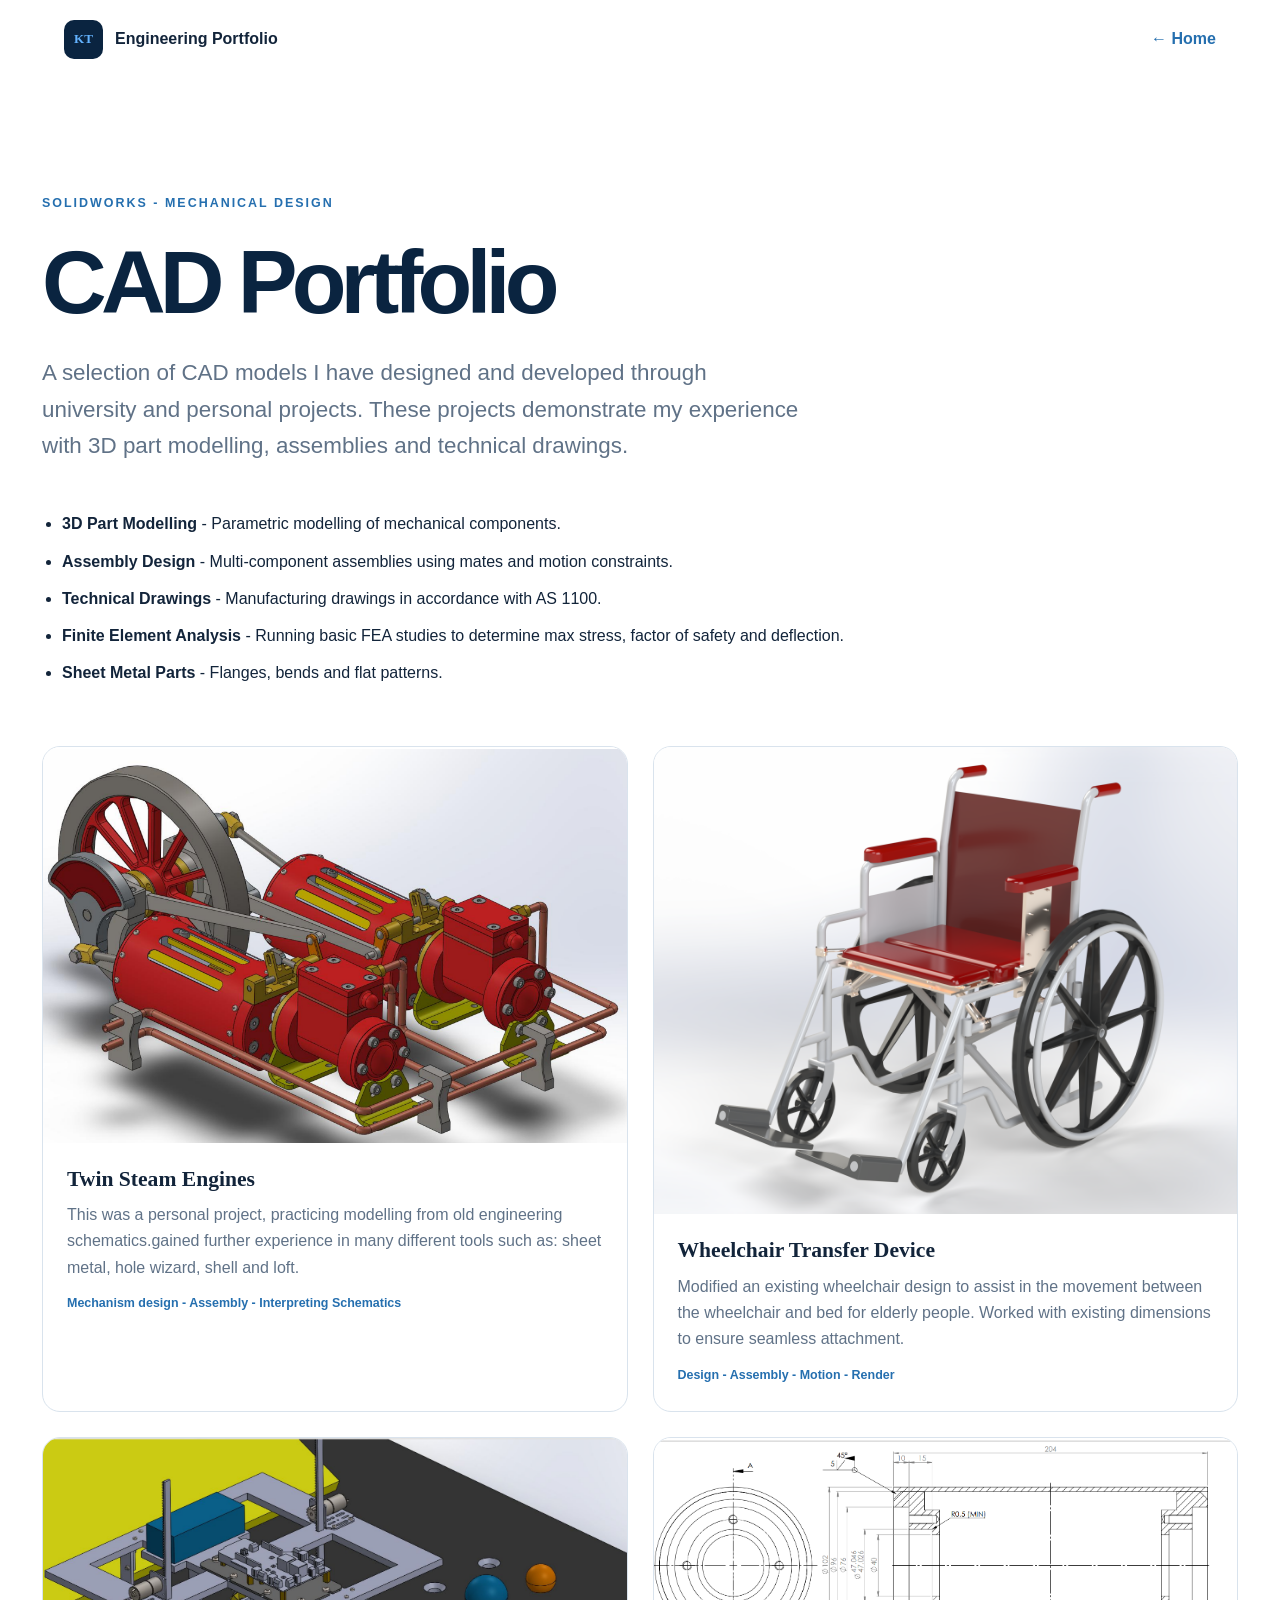
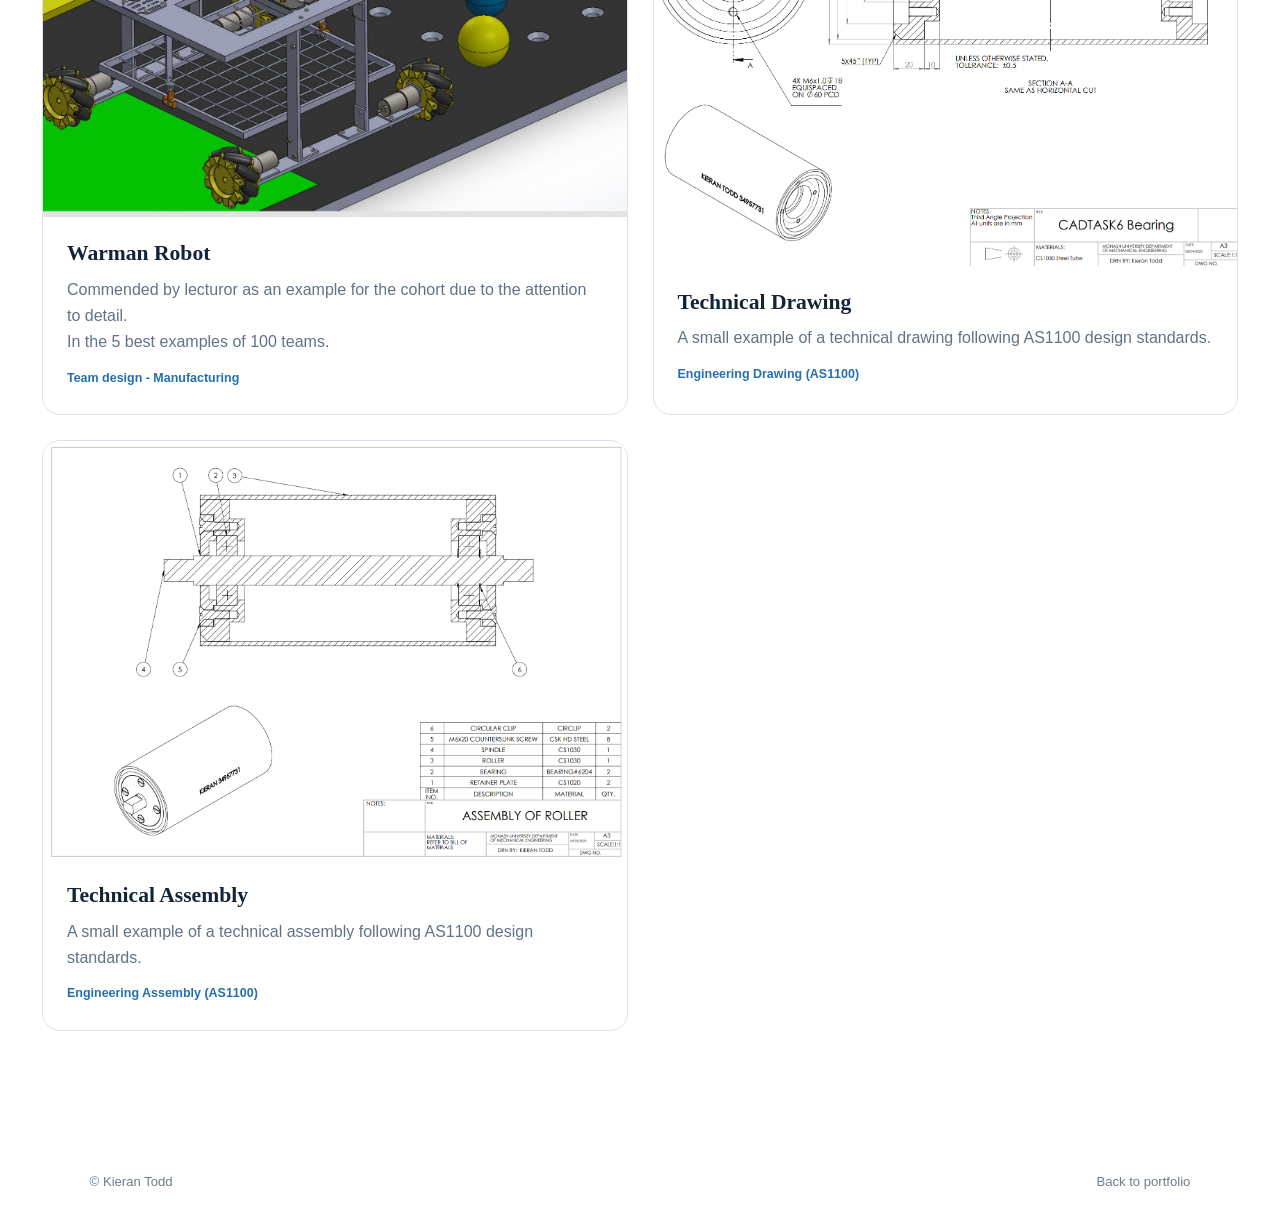
==== cad-portfolio.html @ 396f62e2 "Initial Portfolio Files" ====
<!doctype html>
<html lang="en">

<head>
    <meta charset="UTF-8">
    <meta name="viewport" content="width=device-width, initial-scale=1">

    <title>CAD Portfolio - Kieran Todd</title>

    <link rel="stylesheet" href="assets/styles.css">
</head>

<body class="case-page">

    <!-- Header -->
    <header class="site-header">
        <a class="brand" href="index.html">
            <span class="brand-mark">KT</span>
            <span>Engineering Portfolio</span>
        </a>

        <a class="back-link" href="index.html">← Home</a>
    </header>


    <!-- Main Content -->
    <main class="gallery-main">

        <!-- Page Introduction -->
        <p class="eyebrow">
            SolidWorks - Mechanical design
        </p>

        <h1>CAD Portfolio</h1>

        <p class="case-lead">
            A selection of CAD models I have designed and developed through university and personal projects. These projects demonstrate my experience with 3D part modelling, assemblies and technical drawings. 

        <ul class="cad-skills">
            <li><strong>3D Part Modelling</strong> - Parametric modelling of mechanical components.</li>
            <li><strong>Assembly Design</strong> - Multi-component assemblies using mates and motion constraints.</li>
            <li><strong>Technical Drawings</strong> - Manufacturing drawings in accordance with AS 1100.</li>
            <li><strong>Finite Element Analysis</strong> - Running basic FEA studies to determine max stress, factor of safety and deflection.</li>
            <li><strong>Sheet Metal Parts</strong> - Flanges, bends and flat patterns.</li>
        </ul>

        </p>


        <!-- CAD Projects -->
        <div class="gallery-grid">

            <!-- Twin Engines -->
            <figure>
                <div >
                    <img src="assets/images/twin-engines.jpg" alt="Your Name">
                </div>

                <figcaption>
                    <strong>Twin Steam Engines</strong>

                    <p>
                        This was a personal project, practicing modelling from old engineering schematics.gained further experience in many different tools such as: sheet metal, hole wizard, shell and loft. 
                    </p>

                    <span>
                        Mechanism design - Assembly - Interpreting Schematics
                    </span>
                </figcaption>
            </figure>


            <!-- Wheelchair Transfer Device -->
            <figure>
                <div >
                    <img src="assets/images/transfer-device.jpg" alt="Your Name">
                </div>

                <figcaption>
                    <strong>Wheelchair Transfer Device</strong>

                    <p>
                        Modified an existing wheelchair design to assist in the movement between the wheelchair and bed for elderly people. Worked with existing dimensions to ensure seamless attachment.
                    </p>

                    <span>
                        Design - Assembly - Motion - Render
                    </span>
                </figcaption>
            </figure>


            <!-- Warman Robot -->
            <figure>
                <div >
                    <img src="assets/images/warman-cad.png" alt="Your Name">
                </div>

                <figcaption>
                    <strong>Warman Robot</strong>

                    <p>
                        Commended by lecturor as an example for the cohort due to the attention to detail.<br> In the 5 best examples of 100 teams.
                    </p>

                    <span>
                        Team design - Manufacturing
                    </span>
                </figcaption>
            </figure>


            <!-- String Art Robot -->
            <figure>
                <div >
                    <img src="assets/images/bearing-drawing.jpg" alt="Your Name">
                </div>

                <figcaption>
                    <strong>Technical Drawing</strong>

                    <p>
                        A small example of a technical drawing following AS1100 design standards.
                    </p>

                    <span>
                        Engineering Drawing (AS1100)
                    </span>
                </figcaption>
            </figure>

            <!-- Technical Drawing -->
            <figure>
                <div>
                    <img  class="project-image" src="assets/images/bearing-assembly.png" alt="Your Name">
                </div>

                <figcaption>
                    <strong>Technical Assembly</strong>

                    <p>
                        A small example of a technical assembly following AS1100 design standards.
                    </p>

                    <span>
                        Engineering Assembly (AS1100)
                    </span>
                </figcaption>
            </figure>


        </div>

    </main>


    <!-- Footer -->
    <footer>
        <span>© Kieran Todd</span>
        <a href="index.html">Back to portfolio</a>
    </footer>

</body>

</html>
---- assets/styles.css ----
:root{--navy:#0a2440;--navy-2:#123858;--teal:#227dcc;--teal-bright:#63b3ff;--ink:#12243a;--muted:#607287;--line:#d9e3ed;--paper:#f4f7fb;--white:#fff;--orange:#618fc5;--radius:18px;--shadow:0 20px 55px rgba(10,36,64,.13)}
*{box-sizing:border-box}html{scroll-behavior:smooth}body{margin:0;color:var(--ink);background:#fff;font:400 1rem/1.65 "DM Sans",Arial,sans-serif}a{color:inherit;text-decoration:none}img{display:block;width:100%;height:100%;object-fit:cover}h1,h2,h3{font-family:"Space Grotesk","DM Sans",sans-serif;line-height:1.08;margin:0}h1{font-size:clamp(3rem,7vw,6.6rem);letter-spacing:-.065em}h2{font-size:clamp(2.2rem,4.6vw,4rem);letter-spacing:-.045em}h3{font-size:1.55rem;letter-spacing:-.025em}p{margin:0}.site-header{height:78px;max-width:1440px;margin:auto;padding:0 clamp(22px,5vw,72px);display:flex;align-items:center;justify-content:space-between;background:#fff;position:relative;z-index:20}.brand{display:flex;align-items:center;gap:12px;font-weight:700}.brand-mark{display:grid;place-items:center;background:var(--navy);color:var(--teal-bright);width:39px;height:39px;border-radius:10px;font:700 .82rem "Space Grotesk"}.site-header nav{display:flex;align-items:center;gap:30px;font-weight:600;font-size:.93rem}.site-header nav a:hover{color:var(--teal)}.nav-cta{border:1px solid var(--navy);padding:9px 16px;border-radius:999px}.menu-button{display:none;border:0;background:var(--navy);color:#fff;padding:10px 14px;border-radius:8px;font:600 .9rem inherit}.hero{min-height:calc(100vh - 78px);max-width:1440px;margin:auto;padding:clamp(60px,9vw,130px) clamp(22px,7vw,100px);display:grid;grid-template-columns:minmax(0,1.35fr) minmax(280px,.65fr);gap:clamp(50px,9vw,130px);align-items:center;background:linear-gradient(120deg,#fff 0%,#fff 63%,#eaf9f6 63%)}.eyebrow{text-transform:uppercase;letter-spacing:.16em;font-weight:700;font-size:.78rem;color:#168d7d;margin-bottom:20px}.hero h1{max-width:890px;color:var(--navy)}.hero h1 span{color:#169d8b}.hero-intro{font-size:clamp(1.05rem,1.5vw,1.25rem);max-width:700px;color:var(--muted);margin:32px 0}.hero-actions{display:flex;gap:12px;flex-wrap:wrap}.button{display:inline-flex;align-items:center;justify-content:center;padding:13px 20px;border-radius:8px;font-weight:700;transition:.2s}.button:hover{transform:translateY(-2px)}.primary{background:var(--navy);color:#fff}.secondary{border:1px solid #aab7c4;background:#fff}.quick-facts{list-style:none;padding:0;margin:45px 0 0;display:flex;gap:0}.quick-facts li{padding:0 28px;border-left:1px solid var(--line);display:flex;flex-direction:column}.quick-facts li:first-child{padding-left:0;border:0}.quick-facts strong{font:700 1.4rem "Space Grotesk";color:var(--navy)}.quick-facts span{font-size:.82rem;color:var(--muted)}.profile-card{background:#fff;padding:15px;border-radius:24px;box-shadow:var(--shadow);transform:rotate(1.5deg)}.profile-image{aspect-ratio:4/5;border-radius:15px}.placeholder-image{display:grid;place-items:center;text-align:center;background:repeating-linear-gradient(135deg,#edf2f5,#edf2f5 18px,#e5ebef 18px,#e5ebef 36px);border:1px dashed #9eafbb;color:#687b88;font:700 .8rem/1.5 "Space Grotesk";letter-spacing:.08em}.profile-details{padding:19px 8px 12px;display:flex;justify-content:space-between;gap:14px;font-size:.88rem}.profile-details span{color:var(--muted)}.availability{padding:11px 8px;border-top:1px solid var(--line);font-size:.82rem;font-weight:600}.availability i{display:inline-block;width:8px;height:8px;border-radius:50%;background:#26b775;margin-right:7px}.section{padding:clamp(80px,10vw,145px) clamp(22px,7vw,100px)}.section-heading{max-width:1240px;margin:0 auto 55px;display:flex;justify-content:space-between;align-items:end;gap:40px}.section-heading>p{max-width:450px;color:var(--muted);font-size:1.08rem}.project-grid{max-width:1240px;margin:auto;display:grid;grid-template-columns:repeat(2,minmax(0,1fr));gap:24px}.project-card{border:1px solid var(--line);border-radius:var(--radius);overflow:hidden;background:#fff;transition:.25s}.project-card:hover{transform:translateY(-5px);box-shadow:var(--shadow)}.project-visual{aspect-ratio:16/9;border:0;border-radius:0}.project-visual.dark{background:linear-gradient(140deg,#0b2239,#1b4969);color:#bcefe8}.project-visual.blue{background:linear-gradient(140deg,#dbefff,#b9d7f0)}.project-visual.green{background:linear-gradient(140deg,#dcf3e7,#afd9c2)}.project-visual.orange{background:linear-gradient(140deg,#fae5d2,#e9bb90)}.project-visual small{display:block;font:400 .7rem "DM Sans";letter-spacing:0;margin-top:8px}.project-body{padding:28px}.project-body h3{font-size:1.8rem;color:var(--navy);margin:12px 0}.project-body p{color:var(--muted);min-height:52px}.project-meta{display:flex;gap:10px;color:#758493;text-transform:uppercase;letter-spacing:.1em;font-size:.68rem;font-weight:700}.status{color:#087b6d}.tags{list-style:none;padding:0;margin:22px 0;display:flex;gap:7px;flex-wrap:wrap}.tags li{padding:5px 9px;border-radius:5px;background:#f0f4f6;color:#4d6273;font-size:.75rem;font-weight:600}.project-body>a,.text-link{font-weight:700;color:#0c8979}.cad-section{background:var(--navy);color:#fff}.section-heading.light>p{color:#b8c8d4}.cad-section .eyebrow{color:var(--teal-bright)}.cad-grid{max-width:1240px;margin:auto;display:grid;grid-template-columns:1.4fr 1fr 1fr;gap:18px}.cad-grid figure{margin:0;background:var(--navy-2);border-radius:14px;overflow:hidden}.cad-placeholder{aspect-ratio:4/3;display:grid;place-items:center;border-bottom:1px dashed #547089;color:#8fa8bb;font:700 .75rem "Space Grotesk";letter-spacing:.1em;background:repeating-linear-gradient(135deg,#112d48,#112d48 18px,#173650 18px,#173650 36px)}.cad-grid figcaption{padding:18px}.cad-grid figcaption strong,.cad-grid figcaption span{display:block}.cad-grid figcaption span{color:#a9bdcb;font-size:.82rem;margin-top:4px}.light-link{display:block;max-width:1240px;margin:36px auto 0;color:var(--teal-bright)}.about-section{max-width:1375px;margin:auto;display:grid;grid-template-columns:1.15fr .85fr;gap:clamp(50px,9vw,130px)}.about-copy h2{color:var(--navy);margin-bottom:28px}.about-copy>p:not(.eyebrow){font-size:1.1rem;color:var(--muted);margin:0 0 18px}.about-copy .button{margin-top:18px}.skills-panel{background:var(--paper);padding:clamp(28px,4vw,48px);border-radius:var(--radius)}.skills-panel h3{color:var(--navy);margin-bottom:25px}.skill-group{border-top:1px solid var(--line);padding:18px 0}.skill-group span{text-transform:uppercase;letter-spacing:.11em;font-size:.72rem;font-weight:700;color:#168d7d}.skill-group p{color:#536474;margin-top:6px}.achievement-title{margin-top:30px}.achievement{display:flex;gap:18px;border-left:3px solid var(--teal);padding-left:18px}.achievement>span{font-weight:700;color:#168d7d}.contact-section{background:#eaf9f6;text-align:center;padding:clamp(85px,10vw,140px) 22px}.contact-section h2{color:var(--navy);max-width:820px;margin:auto}.contact-section>p:not(.eyebrow){color:var(--muted);margin:23px auto;max-width:600px}.contact-links{display:flex;justify-content:center;gap:26px;flex-wrap:wrap}.contact-links a{font-weight:700;color:#087b6d}footer{max-width:1440px;margin:auto;padding:25px clamp(22px,7vw,100px);display:flex;justify-content:space-between;color:#6c7c89;font-size:.82rem}.back-link{font-weight:700;color:#087b6d}
.case-main,.gallery-main{max-width:1240px;margin:auto;padding:clamp(65px,9vw,120px) 22px}.case-hero{max-width:1050px}.case-hero h1,.gallery-main h1{color:var(--navy);font-size:clamp(3.2rem,7vw,6.4rem)}.case-lead{font-size:clamp(1.1rem,2vw,1.4rem);color:var(--muted);max-width:780px;margin:24px 0 45px}.case-hero-image{aspect-ratio:16/7;border-radius:var(--radius);font-size:.9rem}.case-layout{display:grid;grid-template-columns:minmax(0,1fr) 280px;gap:80px;margin-top:70px}.case-content section{margin-bottom:62px}.case-content h2{font-size:2rem;color:var(--navy);margin-bottom:18px}.case-content h3{font-size:1.2rem;color:var(--navy);margin:28px 0 10px}.case-content p{color:#526577}.case-sidebar{align-self:start;position:sticky;top:24px;border-top:4px solid var(--teal);background:var(--paper);padding:25px}.case-sidebar div{padding:14px 0;border-bottom:1px solid var(--line)}.case-sidebar span,.case-sidebar strong{display:block}.case-sidebar span{text-transform:uppercase;font-size:.68rem;letter-spacing:.11em;color:#748391;font-weight:700}.case-sidebar strong{margin-top:4px}.case-sidebar .button{margin-top:20px;font-size:.8rem}.requirements{list-style:none;padding:0;display:grid;grid-template-columns:repeat(2,1fr);gap:10px}.requirements li{background:var(--paper);padding:20px;border-radius:10px}.requirements strong,.requirements span{display:block}.requirements strong{color:#168d7d;font:700 1.25rem "Space Grotesk"}.requirements span{color:var(--muted);font-size:.87rem}.two-images{display:grid;grid-template-columns:1fr 1fr;gap:12px;margin:20px 0}.inline-placeholder{aspect-ratio:4/3;display:grid;place-items:center;background:var(--paper);border:1px dashed #9eafbb;color:#788995;font-weight:700;font-size:.7rem}.file-link{display:inline-block;margin-top:14px;color:#087b6d;font-weight:700}.process{display:flex;align-items:center;gap:10px;flex-wrap:wrap;margin:18px 0}.process span{background:var(--navy);color:#fff;padding:9px 13px;border-radius:6px;font-size:.8rem;font-weight:700}.process b{color:var(--teal)}.progress-list{list-style:none;padding:0}.progress-list li{padding:10px 0 10px 28px;position:relative;border-bottom:1px solid var(--line)}.progress-list li:before{content:"○";position:absolute;left:2px;color:#81909a}.progress-list .done:before{content:"✓";color:#149680;font-weight:700}.gallery-main>.case-lead{max-width:760px}.gallery-grid{display:grid;grid-template-columns:repeat(2,1fr);gap:25px;margin-top:60px}.gallery-grid figure{margin:0;border:1px solid var(--line);border-radius:var(--radius);overflow:hidden}.gallery-placeholder{aspect-ratio:16/10;display:grid;place-items:center;background:var(--paper);border-bottom:1px dashed #a7b6c0;color:#758794;font-weight:700;font-size:.75rem}.gallery-grid figcaption{padding:24px}.gallery-grid figcaption strong{font:700 1.35rem "Space Grotesk"}.gallery-grid figcaption p{color:var(--muted);margin:8px 0}.gallery-grid figcaption span{color:#168d7d;font-size:.78rem;font-weight:700}
@media(max-width:850px){.site-header nav{display:none;position:absolute;top:68px;right:20px;background:#fff;box-shadow:var(--shadow);padding:20px;border-radius:12px;flex-direction:column;align-items:flex-start}.site-header nav.open{display:flex}.menu-button{display:block}.hero{grid-template-columns:1fr;background:linear-gradient(160deg,#fff 0%,#fff 70%,#eaf9f6 70%)}.profile-card{max-width:380px}.section-heading{display:block}.section-heading>p{margin-top:20px}.project-grid,.about-section{grid-template-columns:1fr}.cad-grid{grid-template-columns:1fr 1fr}.cad-grid figure:first-child{grid-column:1/-1}.case-layout{grid-template-columns:1fr;gap:20px}.case-sidebar{position:static;order:-1}.gallery-grid{grid-template-columns:1fr}}
@media(max-width:560px){.brand>span:last-child{display:none}.hero{padding-top:55px}.hero h1{font-size:3.2rem}.quick-facts{justify-content:space-between}.quick-facts li{padding:0 12px}.project-grid,.cad-grid{grid-template-columns:1fr}.cad-grid figure:first-child{grid-column:auto}.section{padding-left:18px;padding-right:18px}.two-images,.requirements{grid-template-columns:1fr}.process b{display:none}.process{align-items:stretch;flex-direction:column}.contact-links{flex-direction:column;gap:10px}footer{gap:12px;flex-direction:column}.case-hero-image{aspect-ratio:4/3}}
@media(prefers-reduced-motion:reduce){html{scroll-behavior:auto}.button,.project-card{transition:none}}

/* Blue visual direction */
.hero{background:linear-gradient(120deg,#fff 0%,#fff 63%,#e9f3ff 63%)}
.eyebrow{color:#256faf}.hero h1 span{color:#227dcc}.profile-card{transform:none}
.availability i{background:#2f80c9}.project-visual.dark{color:#c9e6ff}
.project-visual.green{background:linear-gradient(140deg,#dcecff,#afcfee)}
.project-visual.orange{background:linear-gradient(140deg,#e4edf8,#b8cce3)}
.status,.project-body>a,.text-link,.skill-group span,.achievement>span,.contact-links a,.back-link,.requirements strong,.file-link,.gallery-grid figcaption span{color:#256faf}
.contact-section{background:#e9f3ff}.progress-list .done:before{color:#256faf}
@media(max-width:850px){.hero{background:linear-gradient(160deg,#fff 0%,#fff 70%,#e9f3ff 70%)}}

/* Compact portfolio introduction */
.hero{min-height:auto;padding-top:clamp(55px,7vw,90px);padding-bottom:clamp(55px,7vw,90px)}
.hero h1{max-width:760px;font-size:clamp(2.6rem,5.4vw,4.9rem);letter-spacing:-.05em}

.cad-skills {padding-left: 20px; line-height: 1.7;}
.cad-skills li {margin-bottom: 10px;}
.cad-skills strong {font-weight: 600;}

.project-image {
    width: 100%;
    height: 100%;
    object-fit: cover;
    display: block;
    border: none;
    outline: none;
    border-radius: 12px;
}
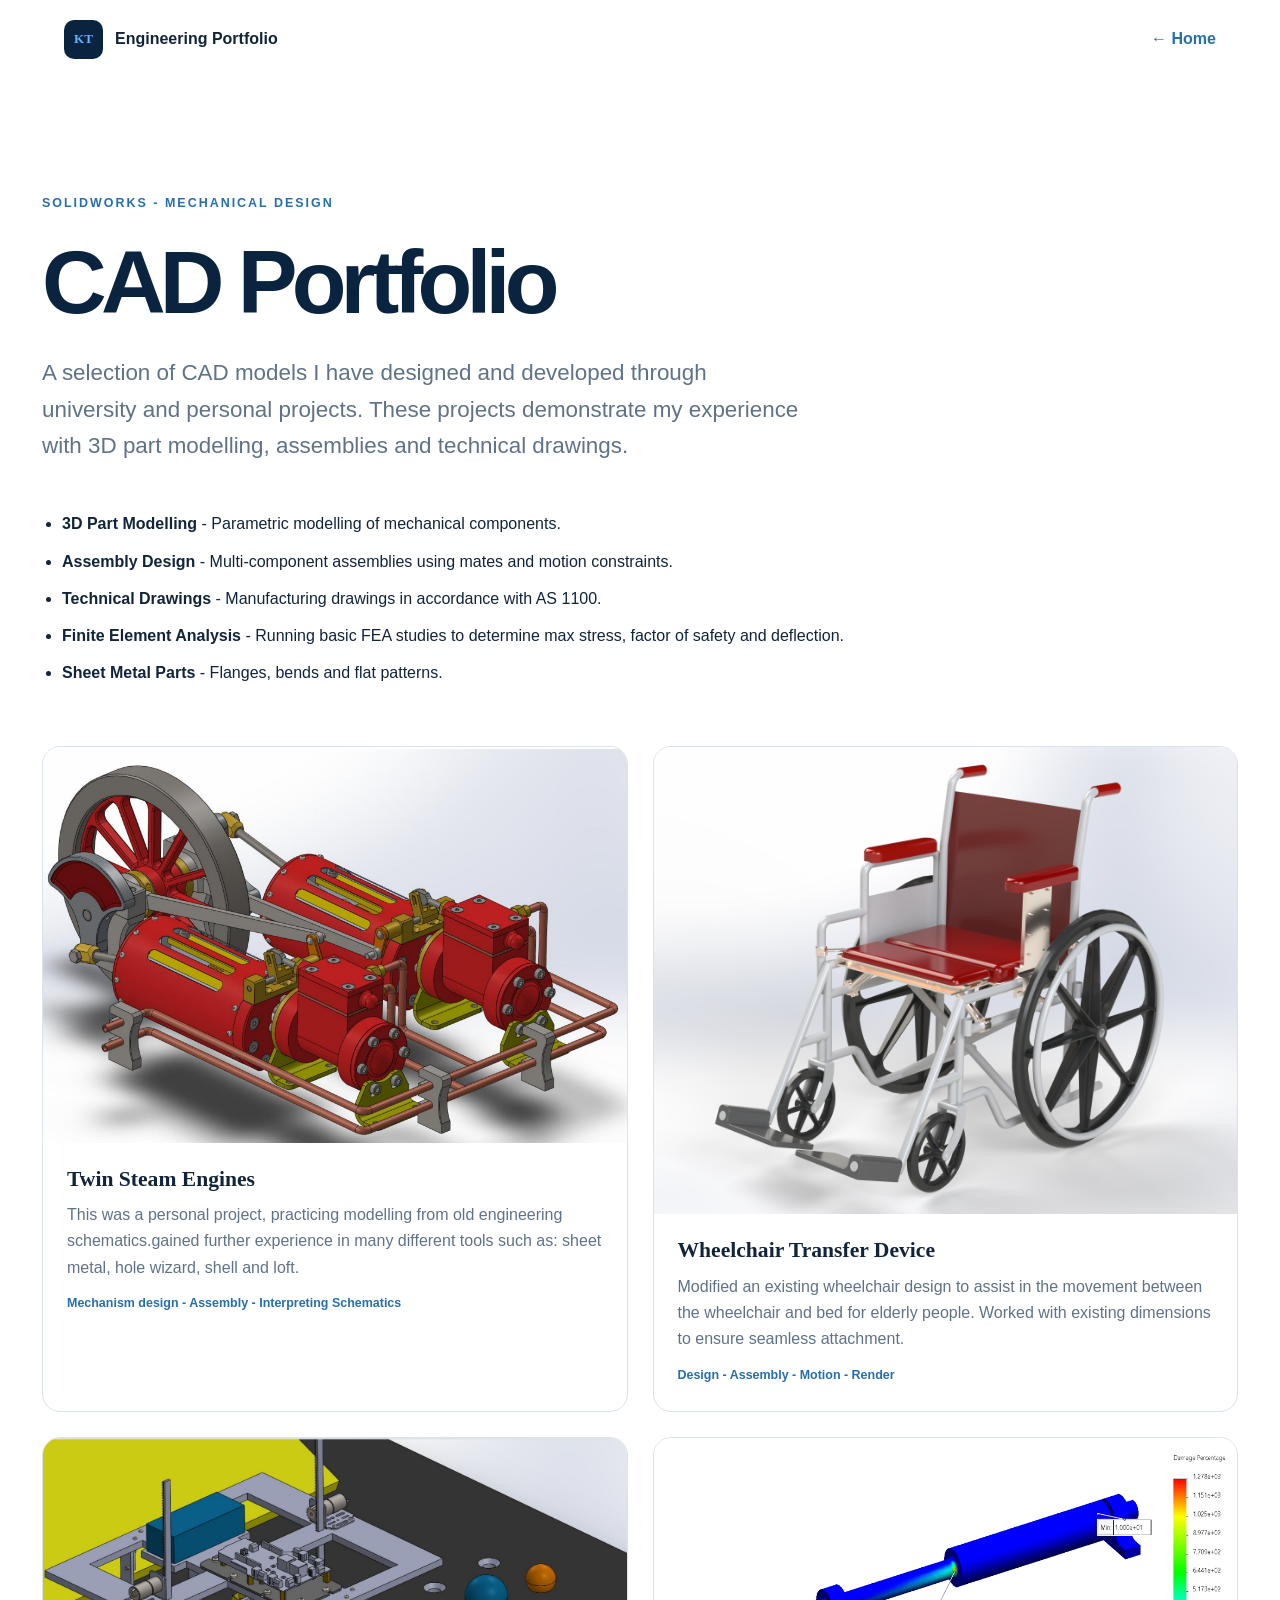
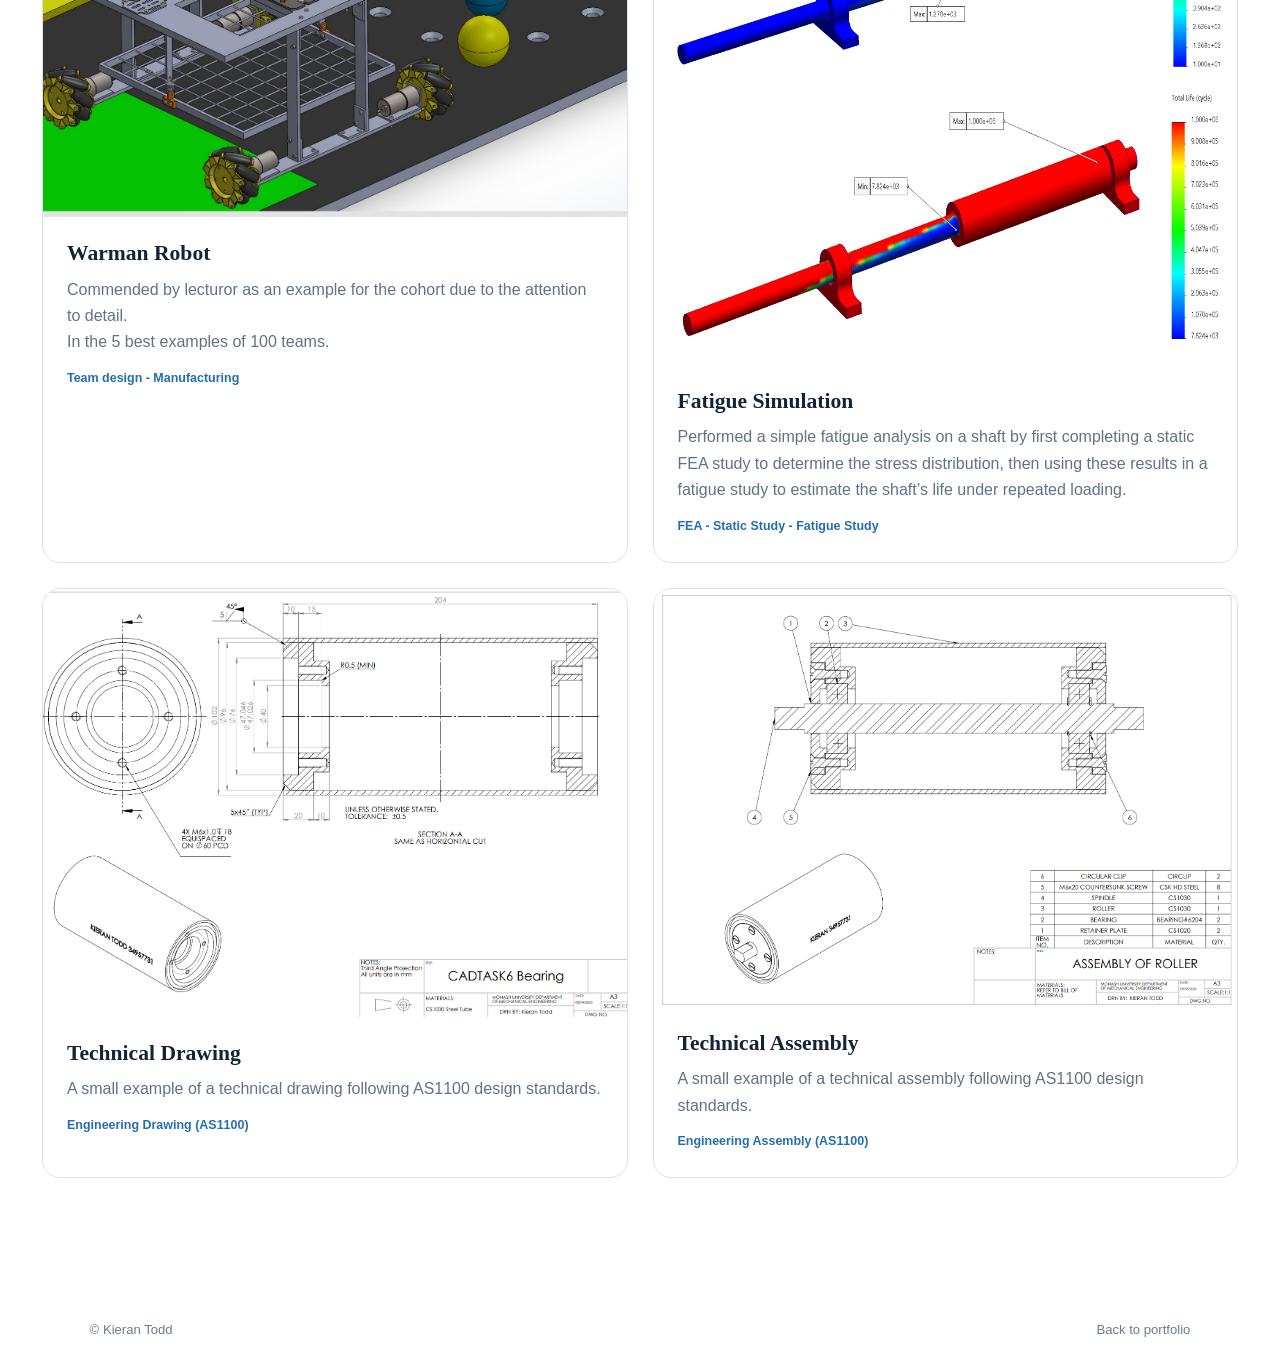
==== commit 92666317: "Update cad-portfolio.html" ====
--- a/cad-portfolio.html
+++ b/cad-portfolio.html
@@ -109,6 +109,24 @@
                 </figcaption>
             </figure>
 
+            <!-- Fatigue -->
+            <figure>
+                <div >
+                    <img src="assets/images/fatigue-simulation.png" alt="Kieran Todd">
+                </div>
+
+                <figcaption>
+                    <strong>Fatigue Simulation</strong>
+
+                    <p>
+                        Performed a simple fatigue analysis on a shaft by first completing a static FEA study to determine the stress distribution, then using these results in a fatigue study to estimate the shaft’s life under repeated loading. <br> 
+                    </p>
+
+                    <span>
+                        FEA - Static Study - Fatigue Study
+                    </span>
+                </figcaption>
+            </figure>
 
             <!-- String Art Robot -->
             <figure>
@@ -162,4 +180,4 @@
 
 </body>
 
-</html>+</html>
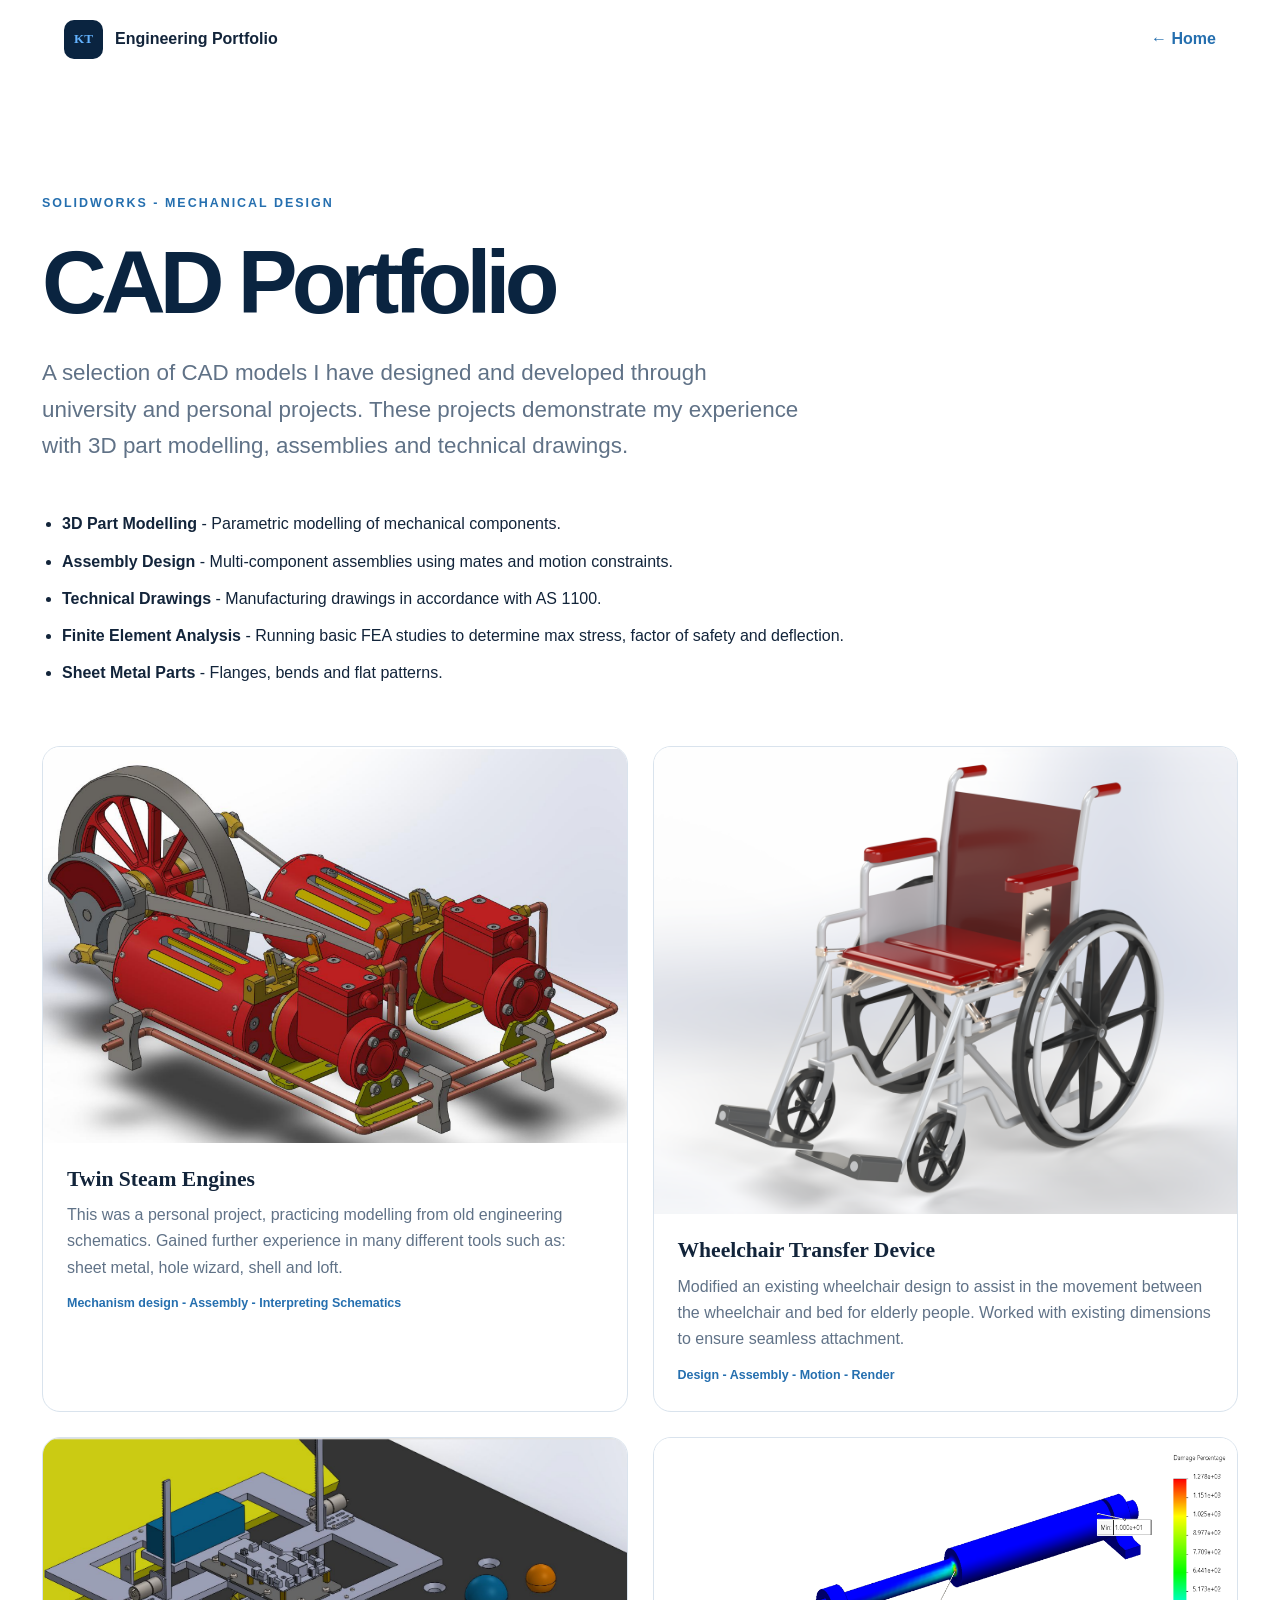
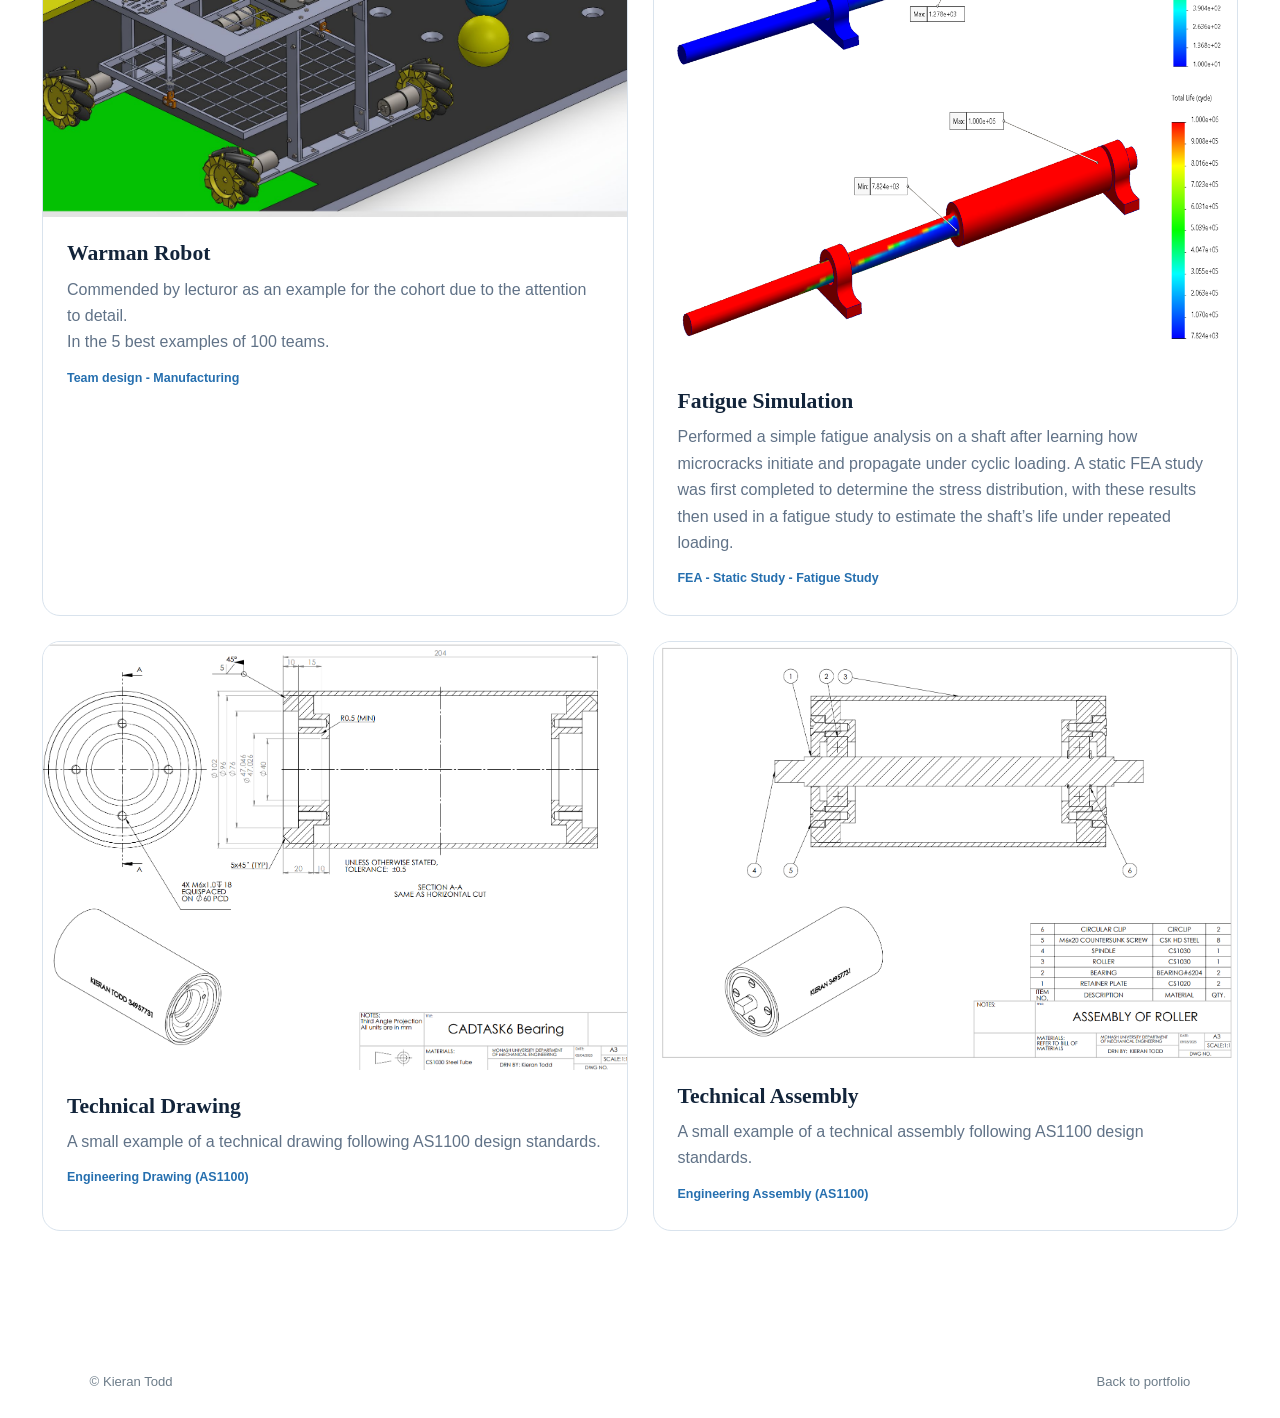
==== commit 5aa5f9f1: "Update cad-portfolio.html" ====
--- a/cad-portfolio.html
+++ b/cad-portfolio.html
@@ -60,7 +60,7 @@
                     <strong>Twin Steam Engines</strong>
 
                     <p>
-                        This was a personal project, practicing modelling from old engineering schematics.gained further experience in many different tools such as: sheet metal, hole wizard, shell and loft. 
+                        This was a personal project, practicing modelling from old engineering schematics. Gained further experience in many different tools such as: sheet metal, hole wizard, shell and loft. 
                     </p>
 
                     <span>
@@ -119,7 +119,7 @@
                     <strong>Fatigue Simulation</strong>
 
                     <p>
-                        Performed a simple fatigue analysis on a shaft by first completing a static FEA study to determine the stress distribution, then using these results in a fatigue study to estimate the shaft’s life under repeated loading. <br> 
+                        Performed a simple fatigue analysis on a shaft after learning how microcracks initiate and propagate under cyclic loading. A static FEA study was first completed to determine the stress distribution, with these results then used in a fatigue study to estimate the shaft’s life under repeated loading.<br> 
                     </p>
 
                     <span>
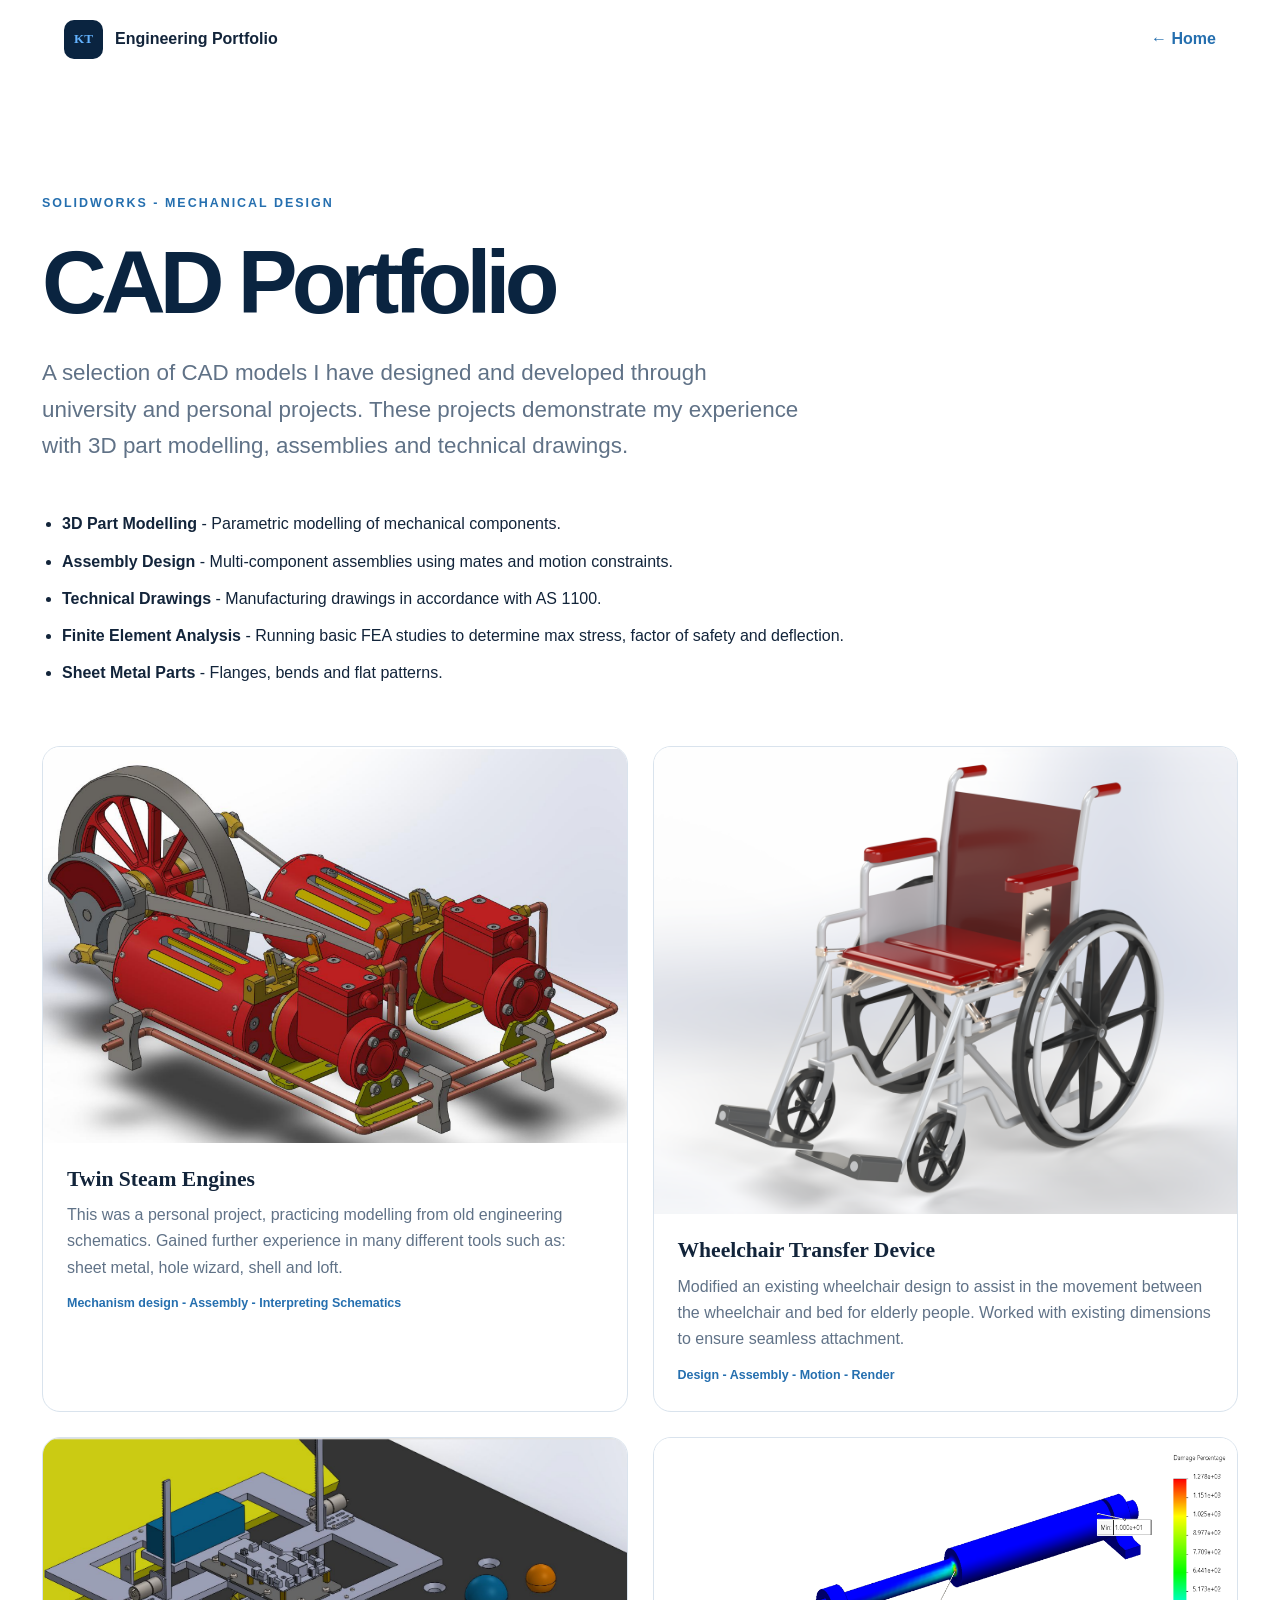
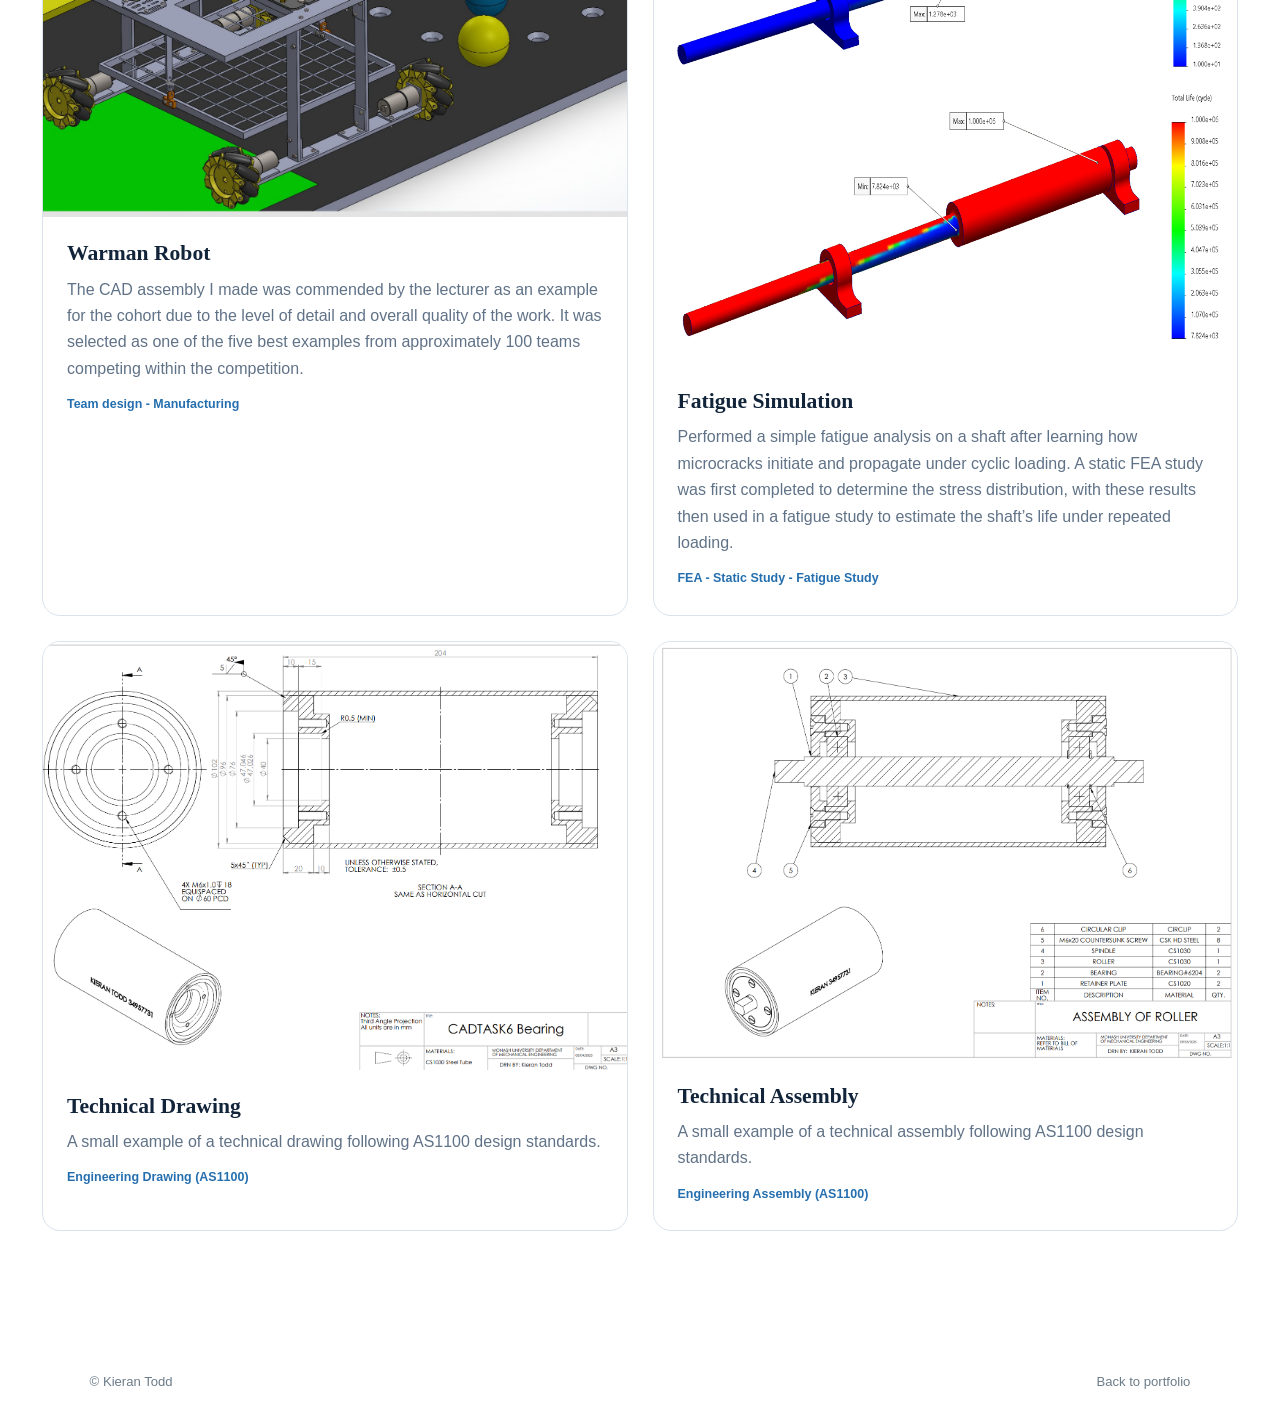
==== commit 25b1fc61: "Update cad-portfolio.html" ====
--- a/cad-portfolio.html
+++ b/cad-portfolio.html
@@ -100,7 +100,7 @@
                     <strong>Warman Robot</strong>
 
                     <p>
-                        Commended by lecturor as an example for the cohort due to the attention to detail.<br> In the 5 best examples of 100 teams.
+                        The CAD assembly I made was commended by the lecturer as an example for the cohort due to the level of detail and overall quality of the work. It was selected as one of the five best examples from approximately 100 teams competing within the competition.
                     </p>
 
                     <span>
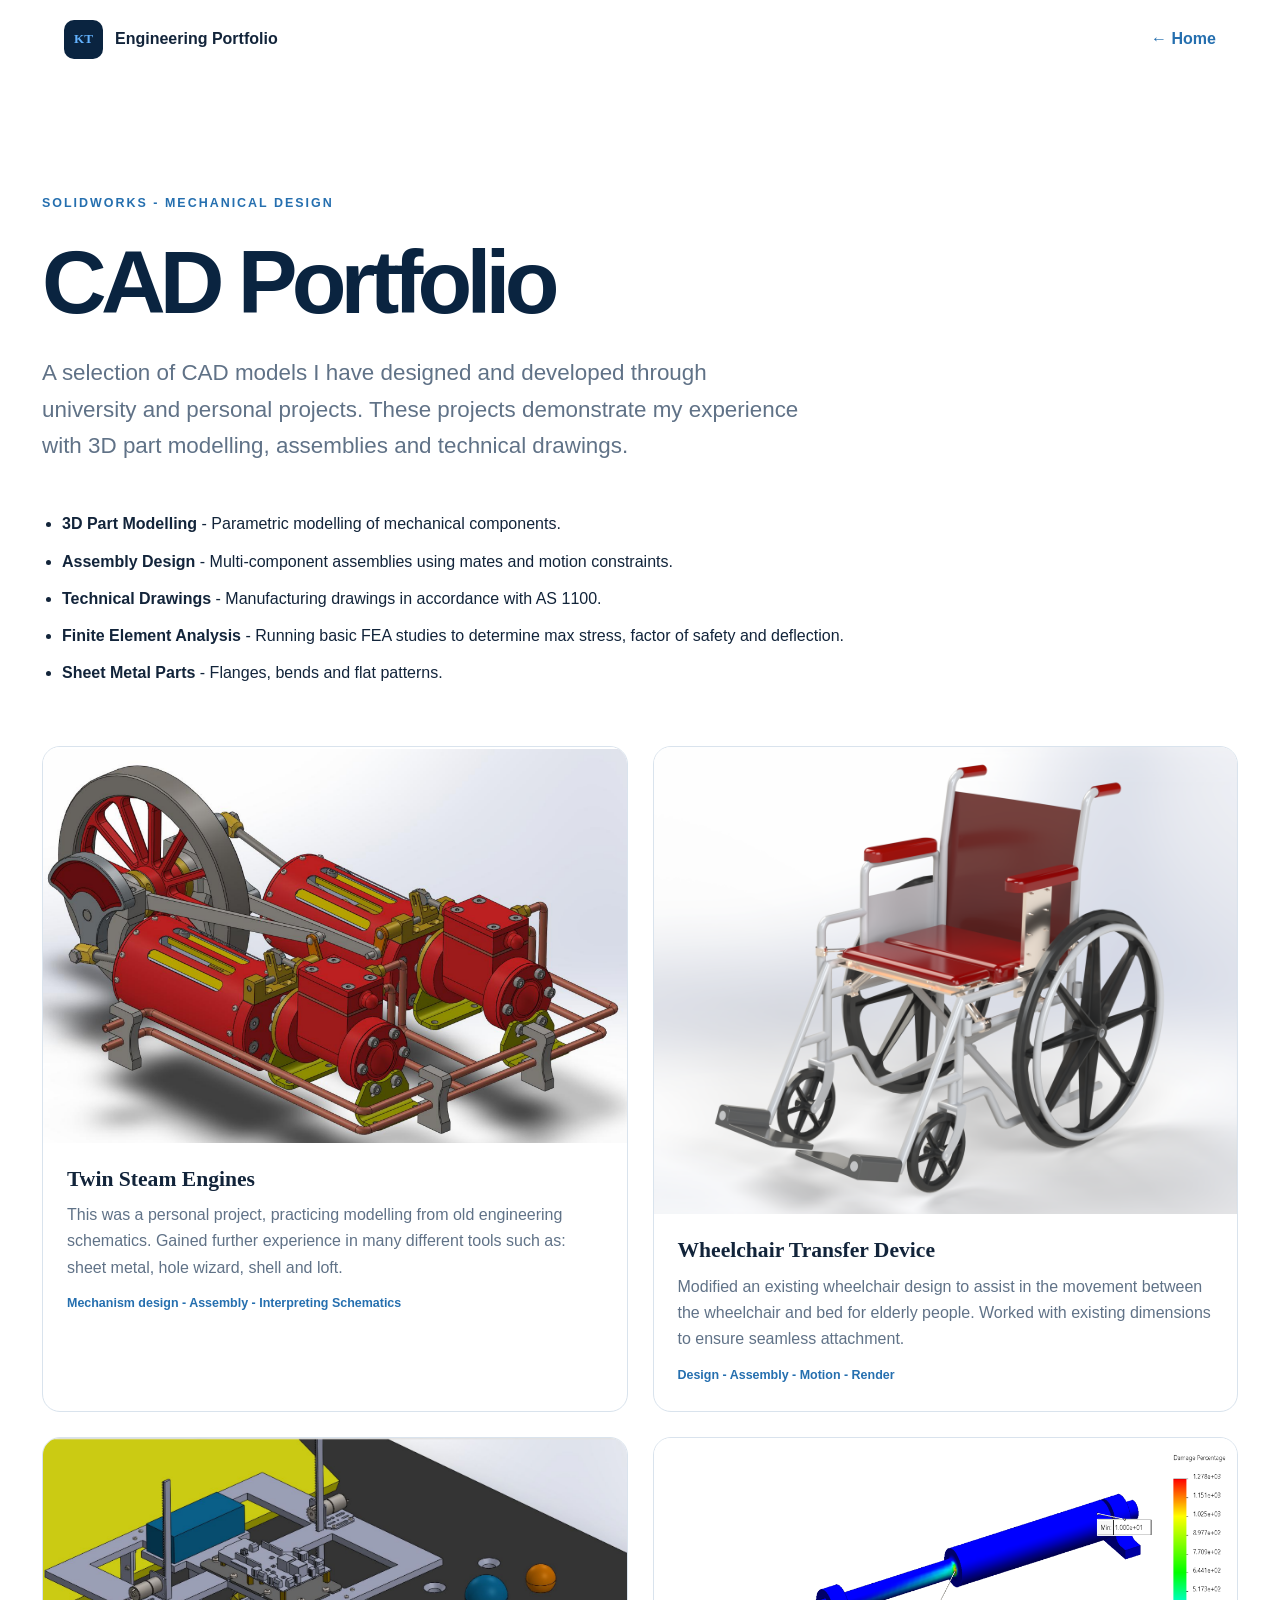
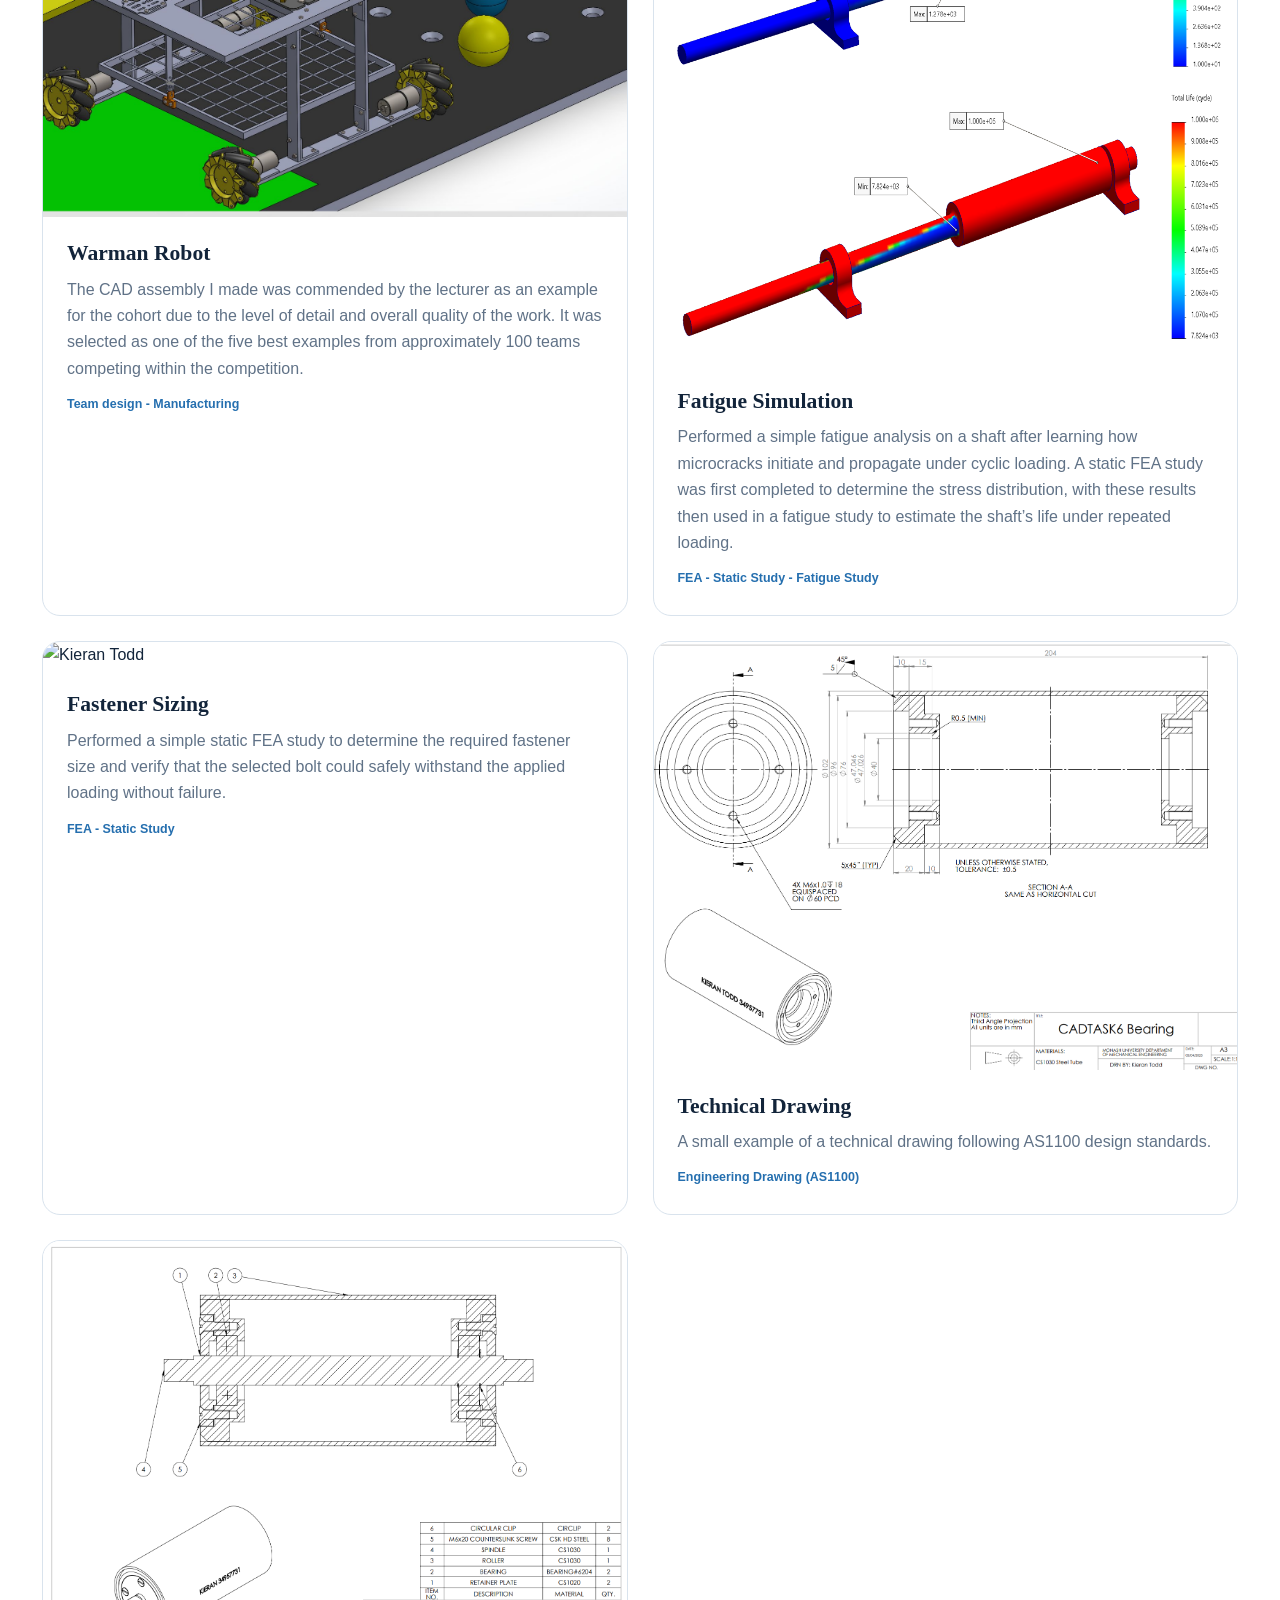
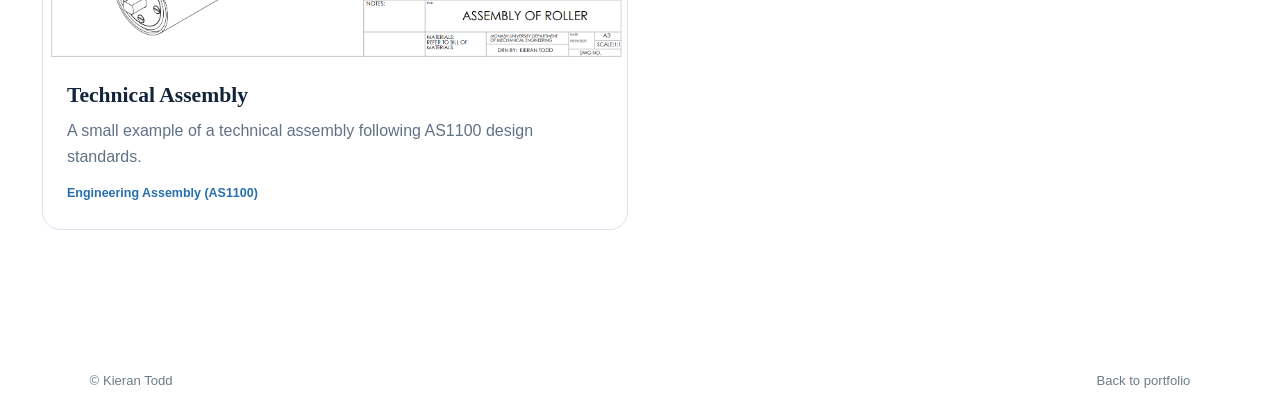
==== commit 9fd0adf8: "Update cad-portfolio.html" ====
--- a/cad-portfolio.html
+++ b/cad-portfolio.html
@@ -128,6 +128,25 @@
                 </figcaption>
             </figure>
 
+            <!-- Bolt Simulation -->
+            <figure>
+                <div >
+                    <img src="assets/images/bolt-simulation.png" alt="Kieran Todd">
+                </div>
+
+                <figcaption>
+                    <strong>Fastener Sizing</strong>
+
+                    <p>
+                        Performed a simple static FEA study to determine the required fastener size and verify that the selected bolt could safely withstand the applied loading without failure. <br> 
+                    </p>
+
+                    <span>
+                        FEA - Static Study 
+                    </span>
+                </figcaption>
+            </figure>
+            
             <!-- String Art Robot -->
             <figure>
                 <div >
